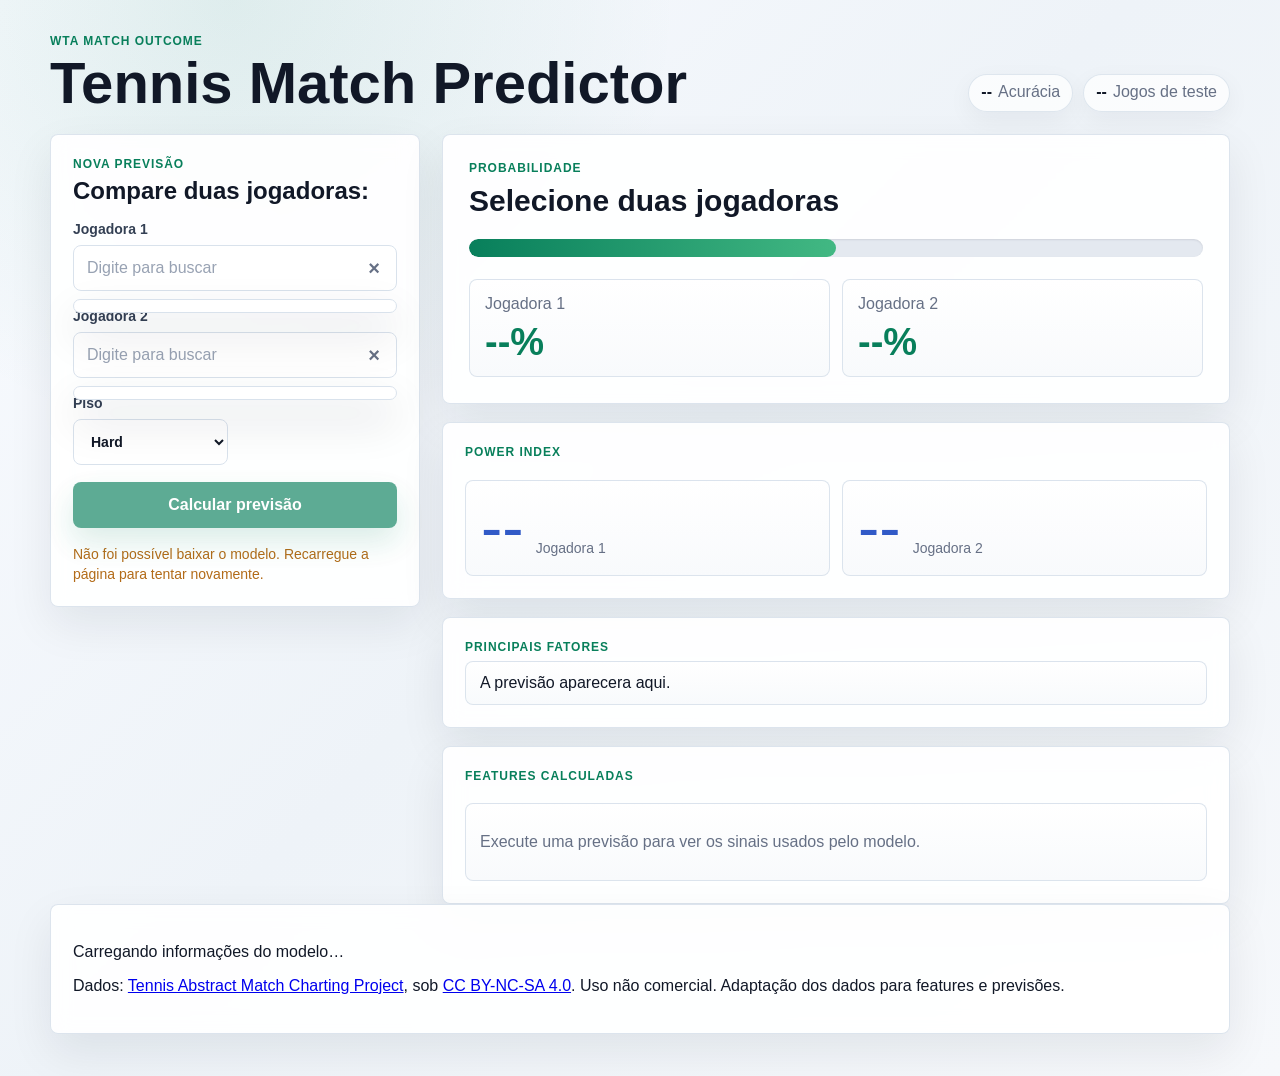
==== web/index.html @ e161cf0b "Add browser-only prediction app and GitHub Pages deployment" ====
<!doctype html>
<html lang="pt-BR">
<head>
  <meta charset="utf-8">
  <meta name="viewport" content="width=device-width, initial-scale=1">
  <title>Tennis Match Predictor</title>
  <link rel="stylesheet" href="./styles.css">
</head>
<body>
  <main class="shell">
    <header class="app-header">
      <div>
        <p class="eyebrow">WTA Match Outcome</p>
        <h1>Tennis Match Predictor</h1>
      </div>
      <div class="header-stats" aria-label="Resumo do modelo">
        <span><b id="modelAccuracy">--</b> Acurácia</span>
        <span><b id="testRows">--</b> Jogos de teste</span>
      </div>
    </header>

    <section class="workspace">
      <div class="panel controls">
        <div>
          <p class="eyebrow">Nova Previsão</p>
          <h2>Compare duas jogadoras:</h2>
        </div>

        <div class="player-picker" data-picker="player1">
          <label for="player1Search">Jogadora 1</label>
          <div class="searchbox">
            <input id="player1Search" autocomplete="off" placeholder="Digite para buscar">
            <button class="clear-player" type="button" aria-label="Limpar jogadora 1">×</button>
          </div>
          <div id="player1Options" class="player-options" role="listbox"></div>
        </div>

        <div class="player-picker" data-picker="player2">
          <label for="player2Search">Jogadora 2</label>
          <div class="searchbox">
            <input id="player2Search" autocomplete="off" placeholder="Digite para buscar">
            <button class="clear-player" type="button" aria-label="Limpar jogadora 2">×</button>
          </div>
          <div id="player2Options" class="player-options" role="listbox"></div>
        </div>

        <div class="row">
          <label>
            Piso
            <select id="surface">
              <option>Hard</option>
              <option>Clay</option>
              <option>Grass</option>
              <option>Carpet</option>
            </select>
          </label>


        </div>

        <button id="predictButton" type="button" disabled>Calcular previsão</button>
        <p id="status" class="status" role="status" aria-live="polite"></p>
      </div>

      <div class="results">
        <section class="panel score">
          <div class="section-heading">
            <p class="eyebrow">Probabilidade</p>
            <h2 id="winner">Selecione duas jogadoras</h2>
          </div>

          <div class="bar" aria-hidden="true">
            <div id="barP1"></div>
          </div>

          <div class="probabilities">
            <div>
              <span id="p1Name">Jogadora 1</span>
              <strong id="p1Probability">--%</strong>
            </div>
            <div>
              <span id="p2Name">Jogadora 2</span>
              <strong id="p2Probability">--%</strong>
            </div>
          </div>
        </section>

        <section class="grid single">
          <div class="panel power-panel">
            <p class="eyebrow">Power Index</p>
            <div class="power">
              <div><span id="powerP1">--</span><small id="powerNameP1">Jogadora 1</small></div>
              <div><span id="powerP2">--</span><small id="powerNameP2">Jogadora 2</small></div>
            </div>
          </div>
        </section>

        <section class="grid single">
          <div class="panel">
            <p class="eyebrow">Principais fatores</p>
            <ul id="drivers" class="drivers">
              <li>A previsão aparecera aqui.</li>
            </ul>
          </div>
        </section>

        <section class="panel features-panel">
          <p class="eyebrow">Features calculadas</p>
          <div id="features" class="features">
            <div class="feature-card muted-feature">
              <span>Execute uma previsão para ver os sinais usados pelo modelo.</span>
            </div>
          </div>
        </section>
      </div>
    </section>
    <footer class="panel">
      <p id="modelInfo">Carregando informações do modelo…</p>
      <p>Dados: <a href="https://www.tennisabstract.com/charting/meta.html">Tennis Abstract Match Charting Project</a>,
      sob <a href="https://creativecommons.org/licenses/by-nc-sa/4.0/">CC BY-NC-SA 4.0</a>.
      Uso não comercial. Adaptação dos dados para features e previsões.</p>
    </footer>
  </main>

  <script type="module" src="./app.js"></script>
</body>
</html>
---- web/styles.css ----
:root {
  color-scheme: light;
  --ink: #111827;
  --muted: #667085;
  --line: #d9e2ec;
  --paper: #ffffff;
  --wash: #f5f7fb;
  --panel: rgba(255, 255, 255, .92);
  --accent: #087f5b;
  --accent-strong: #06664a;
  --accent-soft: #e1f5ee;
  --blue: #315ac7;
  --amber: #b26b18;
  --shadow: 0 18px 45px rgba(17, 24, 39, .08);
}

* {
  box-sizing: border-box;
}

html {
  background: var(--wash);
}

body {
  margin: 0;
  min-height: 100vh;
  background:
    radial-gradient(circle at 18% 0%, rgba(8, 127, 91, .10), transparent 28rem),
    linear-gradient(135deg, #f9fbff 0%, #eef3f8 48%, #f6f8fb 100%);
  color: var(--ink);
  font-family: Inter, Segoe UI, Arial, sans-serif;
}

button,
input,
select {
  font: inherit;
}

.shell {
  width: min(1180px, calc(100% - 32px));
  margin: 0 auto;
  padding: 34px 0 42px;
}

.app-header {
  display: flex;
  align-items: end;
  justify-content: space-between;
  gap: 20px;
  margin-bottom: 22px;
}

.app-header h1 {
  margin: 0;
  font-size: clamp(34px, 5vw, 58px);
  line-height: .98;
}

.header-stats {
  display: flex;
  flex-wrap: wrap;
  justify-content: flex-end;
  gap: 10px;
}

.header-stats span {
  display: inline-flex;
  align-items: baseline;
  gap: 6px;
  min-height: 38px;
  padding: 8px 12px;
  border: 1px solid rgba(217, 226, 236, .85);
  border-radius: 999px;
  background: rgba(255, 255, 255, .72);
  color: var(--muted);
  box-shadow: 0 8px 24px rgba(17, 24, 39, .05);
  white-space: nowrap;
}

.header-stats b {
  color: var(--ink);
}

.workspace {
  display: grid;
  grid-template-columns: minmax(310px, 370px) 1fr;
  gap: 22px;
  align-items: start;
}

.panel {
  min-width: 0;
  background: var(--panel);
  border: 1px solid rgba(217, 226, 236, .9);
  border-radius: 8px;
  padding: 22px;
  box-shadow: var(--shadow);
  backdrop-filter: blur(10px);
}

.controls {
  display: grid;
  gap: 17px;
  position: sticky;
  top: 24px;
}

.eyebrow {
  margin: 0 0 7px;
  color: var(--accent);
  font-size: 12px;
  font-weight: 850;
  letter-spacing: .08em;
  text-transform: uppercase;
}

h1,
h2 {
  margin: 0;
  letter-spacing: 0;
}

h2 {
  font-size: clamp(22px, 2.5vw, 30px);
  line-height: 1.1;
}

.controls h2 {
  font-size: 24px;
}

label,
.player-picker > label {
  display: grid;
  gap: 8px;
  color: #344054;
  font-size: 14px;
  font-weight: 750;
}

input,
select,
button {
  width: 100%;
  min-height: 46px;
  border-radius: 8px;
}

input,
select {
  border: 1px solid var(--line);
  padding: 0 13px;
  background: #fff;
  color: var(--ink);
  transition: border-color .18s ease, box-shadow .18s ease, background .18s ease;
}

input::placeholder {
  color: #98a2b3;
}

input:focus,
select:focus {
  border-color: var(--accent);
  box-shadow: 0 0 0 4px rgba(8, 127, 91, .13);
  outline: 0;
}

button {
  border: 0;
  background: var(--accent);
  color: #fff;
  font-weight: 850;
  cursor: pointer;
  transition: transform .18s ease, box-shadow .18s ease, background .18s ease;
}

button:hover {
  background: var(--accent-strong);
}

button:active {
  transform: translateY(1px);
}

button:disabled {
  opacity: .65;
  cursor: wait;
}

#predictButton {
  box-shadow: 0 14px 30px rgba(8, 127, 91, .22);
}

.player-picker {
  position: relative;
  display: grid;
  gap: 8px;
}

.searchbox {
  position: relative;
}

.searchbox input {
  padding-right: 44px;
}

.searchbox input.has-selection {
  border-color: rgba(8, 127, 91, .55);
  background: linear-gradient(90deg, #fff, var(--accent-soft));
}

.clear-player {
  position: absolute;
  top: 7px;
  right: 7px;
  width: 32px;
  min-height: 32px;
  border: 1px solid transparent;
  background: transparent;
  color: var(--muted);
  font-size: 20px;
  line-height: 1;
  box-shadow: none;
}

.clear-player:hover {
  border-color: var(--line);
  background: #f5f7fb;
  color: var(--ink);
}

.player-options {
  position: absolute;
  z-index: 10;
  top: calc(100% + 8px);
  left: 0;
  right: 0;
  max-height: 292px;
  overflow: auto;
  padding: 6px;
  border: 1px solid var(--line);
  border-radius: 8px;
  background: #fff;
  box-shadow: 0 20px 44px rgba(17, 24, 39, .16);
}

.player-options[hidden] {
  display: none;
}

.player-option {
  display: grid;
  gap: 3px;
  min-height: 58px;
  padding: 10px 11px;
  border: 0;
  background: transparent;
  color: var(--ink);
  text-align: left;
  box-shadow: none;
}

.player-option:hover,
.player-option:focus {
  background: #edf8f4;
  outline: 0;
}

.player-option span {
  font-weight: 850;
}

.player-option small {
  color: var(--muted);
  font-size: 12px;
}

.row,
.grid {
  display: grid;
  grid-template-columns: 1fr 1fr;
  gap: 14px;
}

.grid.single {
  grid-template-columns: 1fr;
}

.results {
  display: grid;
  gap: 18px;
}

.score {
  display: grid;
  gap: 22px;
  padding: 26px;
}

.section-heading {
  display: grid;
  gap: 2px;
}

.bar {
  height: 18px;
  overflow: hidden;
  border-radius: 999px;
  background: #e4e9f0;
  box-shadow: inset 0 1px 2px rgba(17, 24, 39, .10);
}

.bar div {
  width: 50%;
  height: 100%;
  border-radius: inherit;
  background: linear-gradient(90deg, var(--accent), #42b883);
  transition: width .28s ease;
}

.probabilities,
.power {
  display: grid;
  grid-template-columns: 1fr 1fr;
  gap: 12px;
}

.power-panel {
  display: grid;
  gap: 14px;
}

.probabilities div,
.power div,
.drivers li,
.feature-card,
.features > span {
  border: 1px solid rgba(217, 226, 236, .9);
  border-radius: 8px;
  background: linear-gradient(180deg, #ffffff, #f8fafc);
}

.probabilities div,
.power div {
  min-width: 0;
  padding: 15px;
}

.power div {
  display: grid;
  grid-template-columns: auto 1fr;
  gap: 12px;
  align-items: end;
  min-height: 96px;
}

.probabilities span,
.power small {
  display: block;
  min-height: 20px;
  color: var(--muted);
  overflow-wrap: anywhere;
}

.probabilities strong,
.power span {
  display: block;
  margin-top: 8px;
  font-size: clamp(28px, 4vw, 38px);
  line-height: 1;
}

.power span {
  margin-top: 0;
  color: var(--blue);
  font-size: clamp(42px, 7vw, 64px);
}

.power small {
  align-self: end;
  padding-bottom: 4px;
  font-size: 14px;
}

.probabilities strong {
  color: var(--accent);
}

.accuracy {
  display: grid;
  grid-template-columns: auto 1fr;
  gap: 13px;
  align-items: center;
}

.accuracy strong {
  color: var(--blue);
  font-size: 34px;
  line-height: 1;
}

.accuracy span {
  color: var(--muted);
  font-size: 13px;
  line-height: 1.45;
}

.drivers {
  margin: 0;
  padding: 0;
  list-style: none;
  display: grid;
  gap: 10px;
}

.drivers li {
  display: grid;
  gap: 5px;
  padding: 12px 14px;
}

.drivers li b {
  color: var(--ink);
}

.drivers li span {
  color: var(--muted);
}

.features-panel {
  display: grid;
  gap: 13px;
}

.features {
  display: grid;
  grid-template-columns: repeat(3, minmax(150px, 1fr));
  gap: 12px;
}

.feature-card,
.features > span {
  min-width: 0;
  min-height: 116px;
  display: flex;
  flex-direction: column;
  justify-content: space-between;
  gap: 6px;
  padding: 14px;
  overflow: hidden;
}

.feature-card b,
.features > span > b {
  display: block;
  max-width: 100%;
  color: var(--muted);
  font-size: 13px;
  font-weight: 850;
  line-height: 1.2;
  overflow-wrap: anywhere;
}

.feature-card strong,
.features > span > span {
  display: block;
  color: var(--ink);
  font-size: 30px;
  font-weight: 850;
  line-height: 1;
  white-space: nowrap;
}

.feature-card small {
  color: var(--muted);
  font-size: 12px;
  line-height: 1.35;
  overflow-wrap: anywhere;
}

.muted-feature {
  min-height: 78px;
  grid-column: 1 / -1;
  color: var(--muted);
  justify-content: center;
}

.status {
  min-height: 22px;
  margin: 0;
  color: var(--amber);
  font-size: 14px;
  line-height: 1.4;
}

@media (max-width: 900px) {
  .app-header {
    align-items: start;
    flex-direction: column;
  }

  .header-stats {
    justify-content: flex-start;
  }

  .workspace,
  .grid {
    grid-template-columns: 1fr;
  }

  .features {
    grid-template-columns: repeat(2, minmax(0, 1fr));
  }

  .controls {
    position: static;
  }
}

@media (max-width: 580px) {
  .shell {
    width: min(100% - 20px, 1180px);
    padding-top: 20px;
  }

  .panel,
  .score {
    padding: 17px;
  }

  .row,
  .probabilities,
  .power,
  .features {
    grid-template-columns: 1fr;
  }

  .app-header h1 {
    font-size: 36px;
  }
}
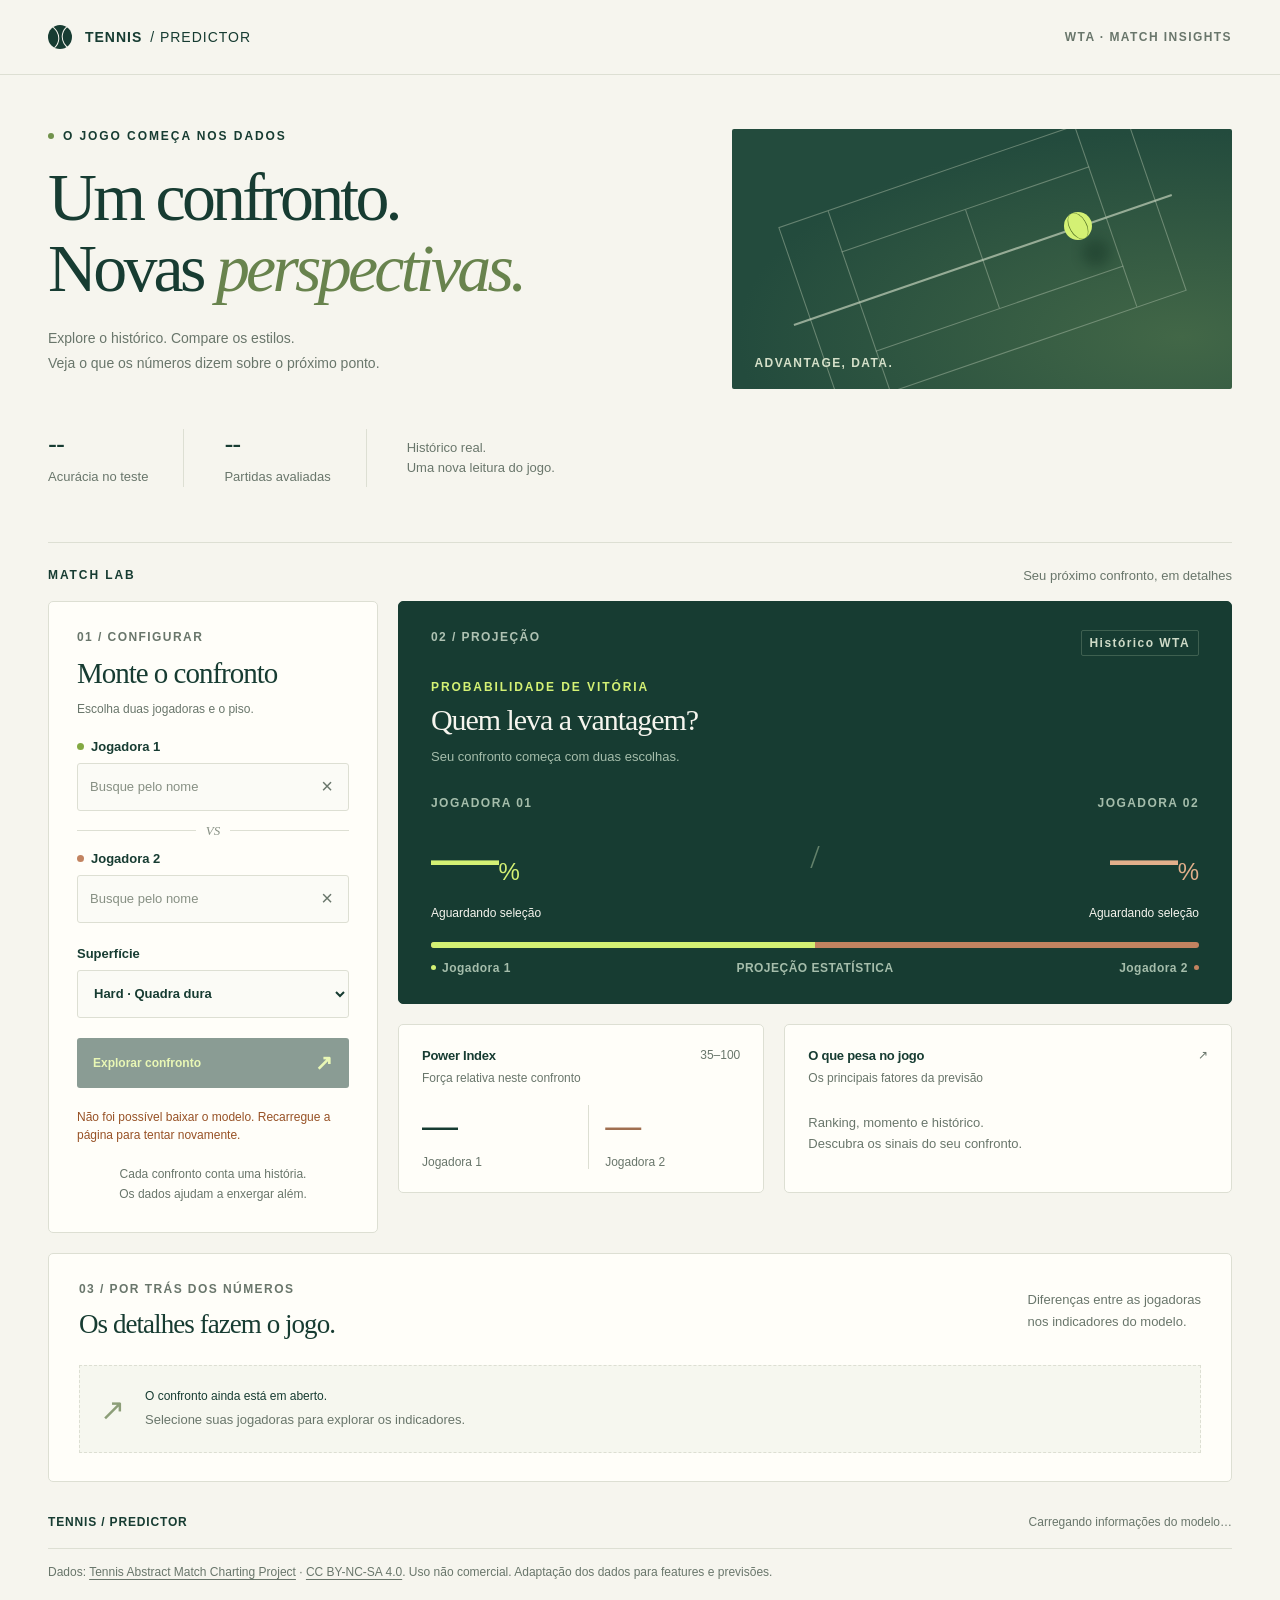
==== commit 6e1b13f7: "Redesign browser app and improve typography and percentage spacing" ====
--- a/web/index.html
+++ b/web/index.html
@@ -3,125 +3,39 @@
 <head>
   <meta charset="utf-8">
   <meta name="viewport" content="width=device-width, initial-scale=1">
+  <meta name="theme-color" content="#173c32">
+  <meta name="description" content="Compare jogadoras WTA e explore probabilidades, histórico e os fatores de cada confronto.">
   <title>Tennis Match Predictor</title>
   <link rel="stylesheet" href="./styles.css">
 </head>
 <body>
+  <div class="masthead"><a class="brand" href="./"><span class="ball" aria-hidden="true"></span> TENNIS <span class="brand-light">/ PREDICTOR</span></a><span class="tour-label">WTA · MATCH INSIGHTS</span></div>
   <main class="shell">
-    <header class="app-header">
-      <div>
-        <p class="eyebrow">WTA Match Outcome</p>
-        <h1>Tennis Match Predictor</h1>
-      </div>
-      <div class="header-stats" aria-label="Resumo do modelo">
-        <span><b id="modelAccuracy">--</b> Acurácia</span>
-        <span><b id="testRows">--</b> Jogos de teste</span>
-      </div>
+    <header class="hero">
+      <div class="hero-copy"><p class="eyebrow"><span class="live-dot"></span> O jogo começa nos dados</p><h1>Um confronto.<br>Novas <em>perspectivas.</em></h1><p class="hero-description">Explore o histórico. Compare os estilos.<br>Veja o que os números dizem sobre o próximo ponto.</p></div>
+      <div class="court-art" aria-hidden="true"><div class="court"><i></i><b></b></div><span class="court-ball"></span><span class="court-caption">ADVANTAGE, DATA.</span></div>
+      <div class="header-stats" aria-label="Resumo do modelo"><div><b id="modelAccuracy">--</b><span>Acurácia no teste</span></div><div><b id="testRows">--</b><span>Partidas avaliadas</span></div><p>Histórico real.<br>Uma nova leitura do jogo.</p></div>
     </header>
-
-    <section class="workspace">
-      <div class="panel controls">
-        <div>
-          <p class="eyebrow">Nova Previsão</p>
-          <h2>Compare duas jogadoras:</h2>
-        </div>
-
-        <div class="player-picker" data-picker="player1">
-          <label for="player1Search">Jogadora 1</label>
-          <div class="searchbox">
-            <input id="player1Search" autocomplete="off" placeholder="Digite para buscar">
-            <button class="clear-player" type="button" aria-label="Limpar jogadora 1">×</button>
-          </div>
-          <div id="player1Options" class="player-options" role="listbox"></div>
-        </div>
-
-        <div class="player-picker" data-picker="player2">
-          <label for="player2Search">Jogadora 2</label>
-          <div class="searchbox">
-            <input id="player2Search" autocomplete="off" placeholder="Digite para buscar">
-            <button class="clear-player" type="button" aria-label="Limpar jogadora 2">×</button>
-          </div>
-          <div id="player2Options" class="player-options" role="listbox"></div>
-        </div>
-
-        <div class="row">
-          <label>
-            Piso
-            <select id="surface">
-              <option>Hard</option>
-              <option>Clay</option>
-              <option>Grass</option>
-              <option>Carpet</option>
-            </select>
-          </label>
-
-
-        </div>
-
-        <button id="predictButton" type="button" disabled>Calcular previsão</button>
+    <div class="workspace-heading"><p class="eyebrow">MATCH LAB</p><span>Seu próximo confronto, em detalhes</span></div>
+    <section class="workspace" aria-label="Comparação de jogadoras">
+      <section class="panel controls">
+        <div class="section-heading"><span class="section-number">01 / CONFIGURAR</span><h2>Monte o confronto</h2><p>Escolha duas jogadoras e o piso.</p></div>
+        <div class="player-picker" data-picker="player1"><label for="player1Search"><span class="player-dot"></span> Jogadora 1</label><div class="searchbox"><input id="player1Search" autocomplete="off" placeholder="Busque pelo nome" aria-controls="player1Options"><button class="clear-player" type="button" aria-label="Limpar jogadora 1">×</button></div><div id="player1Options" class="player-options" role="listbox" aria-label="Jogadoras para o primeiro lado" hidden></div></div>
+        <div class="versus"><span>VS</span></div>
+        <div class="player-picker" data-picker="player2"><label for="player2Search"><span class="player-dot second"></span> Jogadora 2</label><div class="searchbox"><input id="player2Search" autocomplete="off" placeholder="Busque pelo nome" aria-controls="player2Options"><button class="clear-player" type="button" aria-label="Limpar jogadora 2">×</button></div><div id="player2Options" class="player-options" role="listbox" aria-label="Jogadoras para o segundo lado" hidden></div></div>
+        <label class="surface-label" for="surface">Superfície<select id="surface"><option value="Hard">Hard · Quadra dura</option><option value="Clay">Clay · Saibro</option><option value="Grass">Grass · Grama</option><option value="Carpet">Carpet · Carpete</option></select></label>
+        <button id="predictButton" type="button" disabled>Explorar confronto <span aria-hidden="true">↗</span></button>
         <p id="status" class="status" role="status" aria-live="polite"></p>
-      </div>
-
-      <div class="results">
-        <section class="panel score">
-          <div class="section-heading">
-            <p class="eyebrow">Probabilidade</p>
-            <h2 id="winner">Selecione duas jogadoras</h2>
-          </div>
-
-          <div class="bar" aria-hidden="true">
-            <div id="barP1"></div>
-          </div>
-
-          <div class="probabilities">
-            <div>
-              <span id="p1Name">Jogadora 1</span>
-              <strong id="p1Probability">--%</strong>
-            </div>
-            <div>
-              <span id="p2Name">Jogadora 2</span>
-              <strong id="p2Probability">--%</strong>
-            </div>
-          </div>
-        </section>
-
-        <section class="grid single">
-          <div class="panel power-panel">
-            <p class="eyebrow">Power Index</p>
-            <div class="power">
-              <div><span id="powerP1">--</span><small id="powerNameP1">Jogadora 1</small></div>
-              <div><span id="powerP2">--</span><small id="powerNameP2">Jogadora 2</small></div>
-            </div>
-          </div>
-        </section>
-
-        <section class="grid single">
-          <div class="panel">
-            <p class="eyebrow">Principais fatores</p>
-            <ul id="drivers" class="drivers">
-              <li>A previsão aparecera aqui.</li>
-            </ul>
-          </div>
-        </section>
-
-        <section class="panel features-panel">
-          <p class="eyebrow">Features calculadas</p>
-          <div id="features" class="features">
-            <div class="feature-card muted-feature">
-              <span>Execute uma previsão para ver os sinais usados pelo modelo.</span>
-            </div>
-          </div>
-        </section>
+        <p class="control-note">Cada confronto conta uma história.<br>Os dados ajudam a enxergar além.</p>
+      </section>
+      <div class="results" aria-live="polite" aria-atomic="true">
+        <section class="panel score"><div class="score-top"><span class="section-number">02 / PROJEÇÃO</span><span class="snapshot-badge">Histórico WTA</span></div><div class="section-heading"><p class="eyebrow">Probabilidade de vitória</p><h2 id="winner">Quem leva a vantagem?</h2><p id="resultHint">Seu confronto começa com duas escolhas.</p></div><div class="probabilities"><div><span class="player-caption">JOGADORA 01</span><strong id="p1Probability">—<small>%</small></strong><span id="p1Name">Aguardando seleção</span></div><span class="score-divider" aria-hidden="true">/</span><div><span class="player-caption">JOGADORA 02</span><strong id="p2Probability">—<small>%</small></strong><span id="p2Name">Aguardando seleção</span></div></div><div class="bar" aria-hidden="true"><div id="barP1"></div></div><div class="score-foot"><span><i class="player-dot"></i> Jogadora 1</span><span>PROJEÇÃO ESTATÍSTICA</span><span>Jogadora 2 <i class="player-dot second"></i></span></div></section>
+        <div class="insights-grid"><section class="panel power-panel"><div class="card-heading"><h3>Power Index</h3><span>35–100</span></div><p class="card-description">Força relativa neste confronto</p><div class="power"><div><span id="powerP1">—</span><small id="powerNameP1">Jogadora 1</small></div><div><span id="powerP2">—</span><small id="powerNameP2">Jogadora 2</small></div></div></section><section class="panel drivers-panel"><div class="card-heading"><h3>O que pesa no jogo</h3><span aria-hidden="true">↗</span></div><p class="card-description">Os principais fatores da previsão</p><ul id="drivers" class="drivers"><li class="empty-driver">Ranking, momento e histórico.<br>Descubra os sinais do seu confronto.</li></ul></section></div>
       </div>
     </section>
-    <footer class="panel">
-      <p id="modelInfo">Carregando informações do modelo…</p>
-      <p>Dados: <a href="https://www.tennisabstract.com/charting/meta.html">Tennis Abstract Match Charting Project</a>,
-      sob <a href="https://creativecommons.org/licenses/by-nc-sa/4.0/">CC BY-NC-SA 4.0</a>.
-      Uso não comercial. Adaptação dos dados para features e previsões.</p>
-    </footer>
+    <section class="panel features-panel"><div class="features-heading"><div><span class="section-number">03 / POR TRÁS DOS NÚMEROS</span><h2>Os detalhes fazem o jogo.</h2></div><p>Diferenças entre as jogadoras<br>nos indicadores do modelo.</p></div><div id="features" class="features"><div class="muted-feature"><span class="empty-mark" aria-hidden="true">↗</span><p>O confronto ainda está em aberto.<br><span>Selecione suas jogadoras para explorar os indicadores.</span></p></div></div></section>
+    <footer><div class="footer-top"><span class="footer-brand">TENNIS / PREDICTOR</span><p id="modelInfo">Carregando informações do modelo…</p></div><p>Dados: <a href="https://www.tennisabstract.com/charting/meta.html">Tennis Abstract Match Charting Project</a> · <a href="https://creativecommons.org/licenses/by-nc-sa/4.0/">CC BY-NC-SA 4.0</a>. Uso não comercial. Adaptação dos dados para features e previsões.</p></footer>
   </main>
-
   <script type="module" src="./app.js"></script>
 </body>
 </html>
--- a/web/styles.css
+++ b/web/styles.css
@@ -1,545 +1,1111 @@
 :root {
-  color-scheme: light;
-  --ink: #111827;
-  --muted: #667085;
-  --line: #d9e2ec;
-  --paper: #ffffff;
-  --wash: #f5f7fb;
-  --panel: rgba(255, 255, 255, .92);
-  --accent: #087f5b;
-  --accent-strong: #06664a;
-  --accent-soft: #e1f5ee;
-  --blue: #315ac7;
-  --amber: #b26b18;
-  --shadow: 0 18px 45px rgba(17, 24, 39, .08);
+  color-scheme:light;
+  --ink:#173c32;
+  --muted:#69766b;
+  --paper:#f6f5ee;
+  --line:#dddfd3;
+  --lime:#d4f174;
+  --clay:#c28360;
+  --white:#fffef9;
 }
 
 * {
-  box-sizing: border-box;
-}
-
-html {
-  background: var(--wash);
+  box-sizing:border-box;
 }
 
 body {
-  margin: 0;
-  min-height: 100vh;
-  background:
-    radial-gradient(circle at 18% 0%, rgba(8, 127, 91, .10), transparent 28rem),
-    linear-gradient(135deg, #f9fbff 0%, #eef3f8 48%, #f6f8fb 100%);
-  color: var(--ink);
-  font-family: Inter, Segoe UI, Arial, sans-serif;
-}
-
-button,
-input,
+  margin:0;
+  background:var(--paper);
+  color:var(--ink);
+  font-family:"Segoe UI",Arial,sans-serif;
+  -webkit-font-smoothing:antialiased;
+}
+
+button,input,select {
+  font:inherit;
+}
+
+button,a,input,select {
+  -webkit-tap-highlight-color:transparent;
+}
+
+button {
+  cursor:pointer;
+}
+
+a {
+  color:inherit;
+}
+
+button:focus-visible,a:focus-visible,input:focus-visible,select:focus-visible {
+  outline:3px solid #7e9c39;
+  outline-offset:4px;
+}
+
+.masthead {
+  max-width:1320px;
+  margin:auto;
+  padding:25px 48px;
+  display:flex;
+  justify-content:space-between;
+  align-items:center;
+  border-bottom:1px solid var(--line);
+}
+
+.brand {
+  display:flex;
+  align-items:center;
+  gap:8px;
+  text-decoration:none;
+  font-size:14px;
+  font-weight:800;
+  letter-spacing:.07em;
+}
+
+.brand-light {
+  font-weight:400;
+}
+
+.ball {
+  width:24px;
+  height:24px;
+  background:var(--ink);
+  border-radius:50%;
+  position:relative;
+  overflow:hidden;
+  margin-right:5px;
+}
+
+.ball:before,.ball:after {
+  content:"";
+  position:absolute;
+  border:1px solid var(--paper);
+  width:23px;
+  height:25px;
+  border-radius:50%;
+  top:-1px;
+  left:-14px;
+  transform:rotate(-30deg);
+}
+
+.ball:after {
+  left:14px;
+}
+
+.tour-label,.section-number,.snapshot-badge,.player-caption,.score-foot,.court-caption {
+  font-size:12px;
+  letter-spacing:.12em;
+  font-weight:600;
+}
+
+.tour-label {
+  color:var(--muted);
+}
+
+.shell {
+  max-width:1320px;
+  margin:auto;
+  padding:0 48px 28px;
+}
+
+.hero {
+  display:grid;
+  grid-template-columns:1.25fr 1fr;
+  position:relative;
+  padding:54px 0 30px;
+  gap:28px 60px;
+}
+
+.eyebrow {
+  font-size:12px;
+  letter-spacing:.16em;
+  text-transform:uppercase;
+  font-weight:700;
+  margin:0 0 20px;
+  display:flex;
+  gap:9px;
+  align-items:center;
+}
+
+.live-dot {
+  width:6px;
+  height:6px;
+  background:#71924c;
+  border-radius:50%;
+}
+
+h1 {
+  font-family:Georgia,"Times New Roman",serif;
+  font-size:clamp(44px,5.3vw,72px);
+  font-weight:400;
+  line-height:1.04;
+  letter-spacing:-.055em;
+  margin:0 0 22px;
+}
+
+h1 em {
+  font-weight:400;
+  color:#68834d;
+}
+
+.hero-description {
+  font-size:14px;
+  line-height:1.8;
+  color:var(--muted);
+  margin:0;
+}
+
+.court-art {
+  position:relative;
+  background:#234b3d;
+  border-radius:2px;
+  min-height:260px;
+  overflow:hidden;
+  display:grid;
+  place-items:center;
+  background-image:radial-gradient(ellipse at 90% 80%,#426747,transparent 70%);
+}
+
+.court {
+  width:69%;
+  height:70%;
+  border:1px solid #a7b9a380;
+  position:relative;
+  transform:rotate(-19deg) scale(1.06);
+}
+
+.court:before,.court:after {
+  content:"";
+  position:absolute;
+  top:0;
+  bottom:0;
+  width:1px;
+  background:#a7b9a380;
+  left:14%;
+}
+
+.court:after {
+  left:auto;
+  right:14%;
+}
+
+.court i {
+  position:absolute;
+  inset:22% 14%;
+  border-top:1px solid #a7b9a380;
+  border-bottom:1px solid #a7b9a380;
+}
+
+.court i:after {
+  content:"";
+  position:absolute;
+  left:50%;
+  top:0;
+  bottom:0;
+  border-left:1px solid #a7b9a380;
+}
+
+.court b {
+  position:absolute;
+  left:-5%;
+  right:-5%;
+  top:50%;
+  border-top:2px solid #d5e0c9a0;
+}
+
+.court-ball {
+  position:absolute;
+  width:28px;
+  height:28px;
+  border-radius:50%;
+  background:var(--lime);
+  top:32%;
+  right:28%;
+  box-shadow:18px 27px 12px #0b251b50;
+}
+
+.court-ball:after {
+  content:"";
+  position:absolute;
+  inset:0 5px;
+  border-left:1px solid #668530;
+  border-right:1px solid #668530;
+  border-radius:50%;
+  transform:rotate(-30deg);
+}
+
+.court-caption {
+  position:absolute;
+  bottom:19px;
+  left:22px;
+  color:#d5e0c9;
+  font-size:12px;
+}
+
+.header-stats {
+  display:flex;
+  flex-wrap:wrap;
+  align-items:center;
+  gap:40px;
+  grid-column:1/-1;
+  padding-top:12px;
+}
+
+.header-stats>div {
+  display:grid;
+  gap:7px;
+  padding-right:35px;
+  border-right:1px solid var(--line);
+}
+
+.header-stats b {
+  font-size:27px;
+  font-weight:500;
+  letter-spacing:-.04em;
+}
+
+.header-stats span,.header-stats p {
+  font-size:13px;
+  color:var(--muted);
+  line-height:1.5;
+}
+
+.header-stats p {
+  margin:0;
+}
+
+.workspace-heading {
+  display:flex;
+  justify-content:space-between;
+  align-items:center;
+  margin:25px 0 18px;
+  border-top:1px solid var(--line);
+  padding-top:25px;
+}
+
+.workspace-heading .eyebrow {
+  margin:0;
+}
+
+.workspace-heading>span {
+  font-size:13px;
+  color:var(--muted);
+}
+
+.workspace {
+  display:grid;
+  grid-template-columns:330px minmax(0,1fr);
+  gap:20px;
+  align-items:start;
+}
+
+.panel {
+  background:var(--white);
+  border:1px solid var(--line);
+  border-radius:5px;
+  min-width:0;
+}
+
+.controls {
+  padding:28px;
+  display:grid;
+  gap:20px;
+}
+
+.section-number {
+  color:var(--muted);
+  display:block;
+  margin-bottom:13px;
+  font-size:12px;
+}
+
+h2 {
+  font-family:Georgia,"Times New Roman",serif;
+  font-weight:400;
+  font-size:29px;
+  letter-spacing:-.035em;
+  margin:0;
+}
+
+.section-heading>p:not(.eyebrow) {
+  font-size:12px;
+  line-height:1.6;
+  color:var(--muted);
+  margin:10px 0 0;
+}
+
+.player-picker {
+  position:relative;
+  display:grid;
+  gap:9px;
+}
+
+.player-picker>label,.surface-label {
+  font-size:13px;
+  font-weight:600;
+  display:flex;
+  gap:7px;
+  align-items:center;
+}
+
+.player-dot {
+  display:inline-block;
+  flex-shrink:0;
+  width:7px;
+  height:7px;
+  background:#83a942;
+  border-radius:50%;
+}
+
+.player-dot.second {
+  background:var(--clay);
+}
+
+.searchbox {
+  position:relative;
+}
+
+input,select {
+  width:100%;
+  min-height:48px;
+  padding:12px;
+  border:1px solid var(--line);
+  border-radius:3px;
+  background:#fbfbf6;
+  color:var(--ink);
+  font-size:13px;
+}
+
+input {
+  padding-right:37px;
+}
+
+input::placeholder {
+  color:#879084;
+}
+
+input.has-selection {
+  border-color:#8fa775;
+  background:#f6f9ee;
+}
+
+.clear-player {
+  position:absolute;
+  right:4px;
+  top:5px;
+  width:36px;
+  height:38px;
+  background:transparent;
+  border:0;
+  color:var(--muted);
+  font-size:20px;
+}
+
+.clear-player:hover {
+  color:var(--ink);
+  background:#eaf0df;
+}
+
+.versus {
+  display:flex;
+  align-items:center;
+  gap:10px;
+  margin:-8px 0;
+}
+
+.versus:before,.versus:after {
+  content:"";
+  height:1px;
+  background:var(--line);
+  flex:1;
+}
+
+.versus span {
+  font-family:Georgia,serif;
+  font-size:13px;
+  font-style:italic;
+  color:#879084;
+}
+
+.surface-label {
+  display:grid;
+  gap:9px;
+  margin-top:3px;
+}
+
 select {
-  font: inherit;
-}
-
-.shell {
-  width: min(1180px, calc(100% - 32px));
-  margin: 0 auto;
-  padding: 34px 0 42px;
-}
-
-.app-header {
-  display: flex;
-  align-items: end;
-  justify-content: space-between;
-  gap: 20px;
-  margin-bottom: 22px;
-}
-
-.app-header h1 {
-  margin: 0;
-  font-size: clamp(34px, 5vw, 58px);
-  line-height: .98;
-}
-
-.header-stats {
-  display: flex;
-  flex-wrap: wrap;
-  justify-content: flex-end;
-  gap: 10px;
-}
-
-.header-stats span {
-  display: inline-flex;
-  align-items: baseline;
-  gap: 6px;
-  min-height: 38px;
-  padding: 8px 12px;
-  border: 1px solid rgba(217, 226, 236, .85);
-  border-radius: 999px;
-  background: rgba(255, 255, 255, .72);
-  color: var(--muted);
-  box-shadow: 0 8px 24px rgba(17, 24, 39, .05);
-  white-space: nowrap;
-}
-
-.header-stats b {
-  color: var(--ink);
-}
-
-.workspace {
-  display: grid;
-  grid-template-columns: minmax(310px, 370px) 1fr;
-  gap: 22px;
-  align-items: start;
-}
-
-.panel {
-  min-width: 0;
-  background: var(--panel);
-  border: 1px solid rgba(217, 226, 236, .9);
-  border-radius: 8px;
-  padding: 22px;
-  box-shadow: var(--shadow);
-  backdrop-filter: blur(10px);
-}
-
-.controls {
-  display: grid;
-  gap: 17px;
-  position: sticky;
-  top: 24px;
-}
-
-.eyebrow {
-  margin: 0 0 7px;
-  color: var(--accent);
-  font-size: 12px;
-  font-weight: 850;
-  letter-spacing: .08em;
-  text-transform: uppercase;
-}
-
-h1,
-h2 {
-  margin: 0;
-  letter-spacing: 0;
-}
-
-h2 {
-  font-size: clamp(22px, 2.5vw, 30px);
-  line-height: 1.1;
-}
-
-.controls h2 {
-  font-size: 24px;
-}
-
-label,
-.player-picker > label {
-  display: grid;
-  gap: 8px;
-  color: #344054;
-  font-size: 14px;
-  font-weight: 750;
-}
-
-input,
-select,
-button {
-  width: 100%;
-  min-height: 46px;
-  border-radius: 8px;
-}
-
-input,
-select {
-  border: 1px solid var(--line);
-  padding: 0 13px;
-  background: #fff;
-  color: var(--ink);
-  transition: border-color .18s ease, box-shadow .18s ease, background .18s ease;
-}
-
-input::placeholder {
-  color: #98a2b3;
-}
-
-input:focus,
-select:focus {
-  border-color: var(--accent);
-  box-shadow: 0 0 0 4px rgba(8, 127, 91, .13);
-  outline: 0;
-}
-
-button {
-  border: 0;
-  background: var(--accent);
-  color: #fff;
-  font-weight: 850;
-  cursor: pointer;
-  transition: transform .18s ease, box-shadow .18s ease, background .18s ease;
-}
-
-button:hover {
-  background: var(--accent-strong);
-}
-
-button:active {
-  transform: translateY(1px);
+  cursor:pointer;
+}
+
+#predictButton {
+  display:flex;
+  justify-content:space-between;
+  align-items:center;
+  min-height:49px;
+  border:0;
+  border-radius:3px;
+  background:var(--ink);
+  color:var(--lime);
+  padding:13px 16px;
+  font-size:12px;
+  font-weight:600;
+  transition:background .2s,transform .2s;
+}
+
+#predictButton:hover {
+  background:#2d5841;
+  transform:translateY(-1px);
+}
+
+#predictButton span {
+  font-size:21px;
 }
 
 button:disabled {
-  opacity: .65;
-  cursor: wait;
-}
-
-#predictButton {
-  box-shadow: 0 14px 30px rgba(8, 127, 91, .22);
-}
-
-.player-picker {
-  position: relative;
-  display: grid;
-  gap: 8px;
-}
-
-.searchbox {
-  position: relative;
-}
-
-.searchbox input {
-  padding-right: 44px;
-}
-
-.searchbox input.has-selection {
-  border-color: rgba(8, 127, 91, .55);
-  background: linear-gradient(90deg, #fff, var(--accent-soft));
-}
-
-.clear-player {
-  position: absolute;
-  top: 7px;
-  right: 7px;
-  width: 32px;
-  min-height: 32px;
-  border: 1px solid transparent;
-  background: transparent;
-  color: var(--muted);
-  font-size: 20px;
-  line-height: 1;
-  box-shadow: none;
-}
-
-.clear-player:hover {
-  border-color: var(--line);
-  background: #f5f7fb;
-  color: var(--ink);
+  opacity:.5;
+  cursor:wait;
+}
+
+.control-note {
+  text-align:center;
+  font-size:12px;
+  line-height:1.7;
+  color:var(--muted);
+  margin:0;
+}
+
+.status {
+  font-size:12px;
+  color:#975125;
+  margin:0;
+  line-height:1.5;
+}
+
+.status:empty {
+  display:none;
 }
 
 .player-options {
-  position: absolute;
-  z-index: 10;
-  top: calc(100% + 8px);
-  left: 0;
-  right: 0;
-  max-height: 292px;
-  overflow: auto;
-  padding: 6px;
-  border: 1px solid var(--line);
-  border-radius: 8px;
-  background: #fff;
-  box-shadow: 0 20px 44px rgba(17, 24, 39, .16);
+  position:absolute;
+  top:calc(100% + 5px);
+  left:0;
+  right:0;
+  z-index:10;
+  background:var(--white);
+  border:1px solid var(--line);
+  border-radius:4px;
+  box-shadow:0 14px 30px #173c3220;
+  max-height:260px;
+  overflow:auto;
+  padding:5px;
 }
 
 .player-options[hidden] {
-  display: none;
+  display:none;
 }
 
 .player-option {
-  display: grid;
-  gap: 3px;
-  min-height: 58px;
-  padding: 10px 11px;
-  border: 0;
-  background: transparent;
-  color: var(--ink);
-  text-align: left;
-  box-shadow: none;
-}
-
-.player-option:hover,
-.player-option:focus {
-  background: #edf8f4;
-  outline: 0;
+  display:grid;
+  gap:5px;
+  width:100%;
+  text-align:left;
+  padding:12px 9px;
+  background:transparent;
+  border:0;
+  border-radius:2px;
+  color:var(--ink);
+}
+
+.player-option:hover,.player-option:focus {
+  background:#edf2e2;
 }
 
 .player-option span {
-  font-weight: 850;
+  font-size:12px;
+  font-weight:600;
 }
 
 .player-option small {
-  color: var(--muted);
-  font-size: 12px;
-}
-
-.row,
-.grid {
-  display: grid;
-  grid-template-columns: 1fr 1fr;
-  gap: 14px;
-}
-
-.grid.single {
-  grid-template-columns: 1fr;
+  font-size:12px;
+  color:var(--muted);
 }
 
 .results {
-  display: grid;
-  gap: 18px;
+  display:grid;
+  gap:20px;
 }
 
 .score {
-  display: grid;
-  gap: 22px;
-  padding: 26px;
-}
-
-.section-heading {
-  display: grid;
-  gap: 2px;
+  padding:28px 32px;
+  background:var(--ink);
+  color:var(--paper);
+  border-color:var(--ink);
+}
+
+.score-top {
+  display:flex;
+  justify-content:space-between;
+  align-items:start;
+  margin-bottom:23px;
+}
+
+.score .section-number {
+  color:#afc2b3;
+}
+
+.snapshot-badge {
+  padding:5px 8px;
+  border:1px solid #819b8360;
+  color:#cedac7;
+  font-size:12px;
+  border-radius:2px;
+}
+
+.score .eyebrow {
+  color:var(--lime);
+  margin-bottom:9px;
+  font-size:12px;
+}
+
+.score h2 {
+  font-size:30px;
+}
+
+.score .section-heading>p:not(.eyebrow) {
+  color:#a5bdab;
+  font-size:13px;
+}
+
+.probabilities {
+  display:grid;
+  grid-template-columns:1fr auto 1fr;
+  gap:20px;
+  margin:26px 0 21px;
+  align-items:center;
+}
+
+.probabilities>div {
+  min-width:0;
+}
+
+.probabilities>div:last-child {
+  text-align:right;
+}
+
+.player-caption {
+  color:#a5bdab;
+  font-size:12px;
+}
+
+.probabilities strong {
+  display:block;
+  font-size:clamp(40px,5.5vw,68px);
+  line-height:1.2;
+  letter-spacing:-.07em;
+  font-weight:400;
+  color:var(--lime);
+  margin:5px 0;
+}
+
+.probabilities>div:last-child strong {
+  color:#e2af8b;
+}
+
+.probabilities strong small {
+  display:inline-block;
+  margin-inline-start:.18em;
+  font-size:24px;
+  letter-spacing:0;
+}
+
+.probabilities span:last-child {
+  font-size:12px;
+  overflow-wrap:anywhere;
+}
+
+.score-divider {
+  color:#63816b;
+  font-family:Georgia,serif;
+  font-size:34px;
 }
 
 .bar {
-  height: 18px;
-  overflow: hidden;
-  border-radius: 999px;
-  background: #e4e9f0;
-  box-shadow: inset 0 1px 2px rgba(17, 24, 39, .10);
-}
-
-.bar div {
-  width: 50%;
-  height: 100%;
-  border-radius: inherit;
-  background: linear-gradient(90deg, var(--accent), #42b883);
-  transition: width .28s ease;
-}
-
-.probabilities,
+  height:6px;
+  border-radius:10px;
+  background:#c28360;
+  overflow:hidden;
+}
+
+.bar>div {
+  height:100%;
+  width:50%;
+  background:var(--lime);
+  transition:width .5s ease;
+}
+
+.score-foot {
+  display:flex;
+  flex-wrap:wrap;
+  justify-content:space-between;
+  gap:10px;
+  color:#a5bdab;
+  font-size:12px;
+  margin-top:13px;
+  letter-spacing:.04em;
+}
+
+.score-foot>span {
+  display:flex;
+  align-items:center;
+  gap:6px;
+}
+
+.score-foot .player-dot {
+  width:5px;
+  height:5px;
+  background:var(--lime);
+}
+
+.score-foot .second {
+  background:var(--clay);
+}
+
+.insights-grid {
+  display:grid;
+  grid-template-columns:.9fr 1.1fr;
+  gap:20px;
+}
+
+.power-panel,.drivers-panel {
+  padding:23px;
+}
+
+.card-heading {
+  display:flex;
+  justify-content:space-between;
+  align-items:center;
+  gap:10px;
+}
+
+h3 {
+  font-size:13px;
+  letter-spacing:-.02em;
+  margin:0;
+  font-weight:600;
+}
+
+.card-heading>span {
+  font-size:12px;
+  color:var(--muted);
+}
+
+.card-description {
+  font-size:12px;
+  color:var(--muted);
+  margin:8px 0 20px;
+}
+
 .power {
-  display: grid;
-  grid-template-columns: 1fr 1fr;
-  gap: 12px;
-}
-
-.power-panel {
-  display: grid;
-  gap: 14px;
-}
-
-.probabilities div,
-.power div,
-.drivers li,
-.feature-card,
-.features > span {
-  border: 1px solid rgba(217, 226, 236, .9);
-  border-radius: 8px;
-  background: linear-gradient(180deg, #ffffff, #f8fafc);
-}
-
-.probabilities div,
-.power div {
-  min-width: 0;
-  padding: 15px;
-}
-
-.power div {
-  display: grid;
-  grid-template-columns: auto 1fr;
-  gap: 12px;
-  align-items: end;
-  min-height: 96px;
-}
-
-.probabilities span,
+  display:grid;
+  grid-template-columns:1fr 1fr;
+  gap:14px;
+}
+
+.power>div {
+  min-width:0;
+}
+
+.power>div+div {
+  padding-left:16px;
+  border-left:1px solid var(--line);
+}
+
+.power span {
+  font-size:36px;
+  font-weight:400;
+  letter-spacing:-.06em;
+  display:block;
+}
+
+.power>div:last-child span {
+  color:#a06f50;
+}
+
 .power small {
-  display: block;
-  min-height: 20px;
-  color: var(--muted);
-  overflow-wrap: anywhere;
-}
-
-.probabilities strong,
-.power span {
-  display: block;
-  margin-top: 8px;
-  font-size: clamp(28px, 4vw, 38px);
-  line-height: 1;
-}
-
-.power span {
-  margin-top: 0;
-  color: var(--blue);
-  font-size: clamp(42px, 7vw, 64px);
-}
-
-.power small {
-  align-self: end;
-  padding-bottom: 4px;
-  font-size: 14px;
-}
-
-.probabilities strong {
-  color: var(--accent);
-}
-
-.accuracy {
-  display: grid;
-  grid-template-columns: auto 1fr;
-  gap: 13px;
-  align-items: center;
-}
-
-.accuracy strong {
-  color: var(--blue);
-  font-size: 34px;
-  line-height: 1;
-}
-
-.accuracy span {
-  color: var(--muted);
-  font-size: 13px;
-  line-height: 1.45;
+  font-size:12px;
+  display:block;
+  margin-top:8px;
+  color:var(--muted);
+  overflow-wrap:anywhere;
 }
 
 .drivers {
-  margin: 0;
-  padding: 0;
-  list-style: none;
-  display: grid;
-  gap: 10px;
+  list-style:none;
+  margin:0;
+  padding:0;
+  display:grid;
+  gap:10px;
 }
 
 .drivers li {
-  display: grid;
-  gap: 5px;
-  padding: 12px 14px;
-}
-
-.drivers li b {
-  color: var(--ink);
-}
-
-.drivers li span {
-  color: var(--muted);
+  font-size:13px;
+  line-height:1.6;
+}
+
+.drivers li+li {
+  border-top:1px solid var(--line);
+  padding-top:9px;
+}
+
+.drivers b {
+  font-size:13px;
+  font-weight:600;
+  display:block;
+}
+
+.drivers span {
+  font-size:12px;
+  color:var(--muted);
+}
+
+.empty-driver {
+  color:var(--muted);
+  padding:8px 0;
 }
 
 .features-panel {
-  display: grid;
-  gap: 13px;
+  margin-top:20px;
+  padding:28px 30px;
+}
+
+.features-heading {
+  display:flex;
+  justify-content:space-between;
+  align-items:center;
+  gap:20px;
+  margin-bottom:25px;
+}
+
+.features-heading h2 {
+  font-size:27px;
+}
+
+.features-heading>p {
+  font-size:13px;
+  line-height:1.7;
+  color:var(--muted);
+  margin:0;
 }
 
 .features {
-  display: grid;
-  grid-template-columns: repeat(3, minmax(150px, 1fr));
-  gap: 12px;
-}
-
-.feature-card,
-.features > span {
-  min-width: 0;
-  min-height: 116px;
-  display: flex;
-  flex-direction: column;
-  justify-content: space-between;
-  gap: 6px;
-  padding: 14px;
-  overflow: hidden;
-}
-
-.feature-card b,
-.features > span > b {
-  display: block;
-  max-width: 100%;
-  color: var(--muted);
-  font-size: 13px;
-  font-weight: 850;
-  line-height: 1.2;
-  overflow-wrap: anywhere;
-}
-
-.feature-card strong,
-.features > span > span {
-  display: block;
-  color: var(--ink);
-  font-size: 30px;
-  font-weight: 850;
-  line-height: 1;
-  white-space: nowrap;
+  display:grid;
+  grid-template-columns:repeat(6,minmax(0,1fr));
+  gap:18px;
+}
+
+.feature-card {
+  min-width:0;
+  display:grid;
+  gap:12px;
+  align-content:start;
+  border-left:1px solid var(--line);
+  padding-left:16px;
+}
+
+.feature-card:first-child {
+  border:0;
+  padding-left:0;
+}
+
+.feature-card b {
+  font-size:12px;
+  color:var(--muted);
+  font-weight:500;
+}
+
+.feature-card strong {
+  font-size:28px;
+  letter-spacing:-.05em;
+  font-weight:500;
 }
 
 .feature-card small {
-  color: var(--muted);
-  font-size: 12px;
-  line-height: 1.35;
-  overflow-wrap: anywhere;
+  font-size:12px;
+  color:var(--muted);
+  line-height:1.6;
+  overflow-wrap:anywhere;
 }
 
 .muted-feature {
-  min-height: 78px;
-  grid-column: 1 / -1;
-  color: var(--muted);
-  justify-content: center;
-}
-
-.status {
-  min-height: 22px;
-  margin: 0;
-  color: var(--amber);
-  font-size: 14px;
-  line-height: 1.4;
-}
-
-@media (max-width: 900px) {
-  .app-header {
-    align-items: start;
-    flex-direction: column;
-  }
-
+  grid-column:1/-1;
+  display:flex;
+  align-items:center;
+  gap:20px;
+  background:#f6f7ef;
+  border:1px dashed var(--line);
+  padding:20px;
+}
+
+.empty-mark {
+  font-size:30px;
+  color:#8c9e78;
+}
+
+.muted-feature p {
+  font-size:12px;
+  line-height:1.8;
+  margin:0;
+}
+
+.muted-feature p span {
+  color:var(--muted);
+  font-size:13px;
+}
+
+footer {
+  padding:30px 0 0;
+  color:var(--muted);
+  font-size:12px;
+  line-height:1.8;
+}
+
+.footer-top {
+  display:flex;
+  justify-content:space-between;
+  gap:25px;
+  align-items:start;
+  border-bottom:1px solid var(--line);
+  padding-bottom:15px;
+  margin-bottom:13px;
+}
+
+.footer-brand {
+  font-size:12px;
+  letter-spacing:.07em;
+  font-weight:600;
+  white-space:nowrap;
+  color:var(--ink);
+}
+
+#modelInfo {
+  margin:0;
+  max-width:620px;
+  text-align:right;
+}
+
+footer a {
+  text-underline-offset:3px;
+}
+
+footer>p {
+  margin-bottom:0;
+}
+
+@media(min-width:1100px) {
+  .controls {
+    min-height:548px;
+  }
+}
+
+@media(max-width:1000px) {
+  .shell {
+    padding:0 28px 25px;
+  }
+  .masthead {
+    padding:22px 28px;
+  }
+  .hero {
+    gap:25px;
+  }
+  .workspace {
+    grid-template-columns:290px minmax(0,1fr);
+  }
+  .controls {
+    padding:22px;
+  }
+  .score {
+    padding:24px;
+  }
+  .insights-grid {
+    grid-template-columns:1fr;
+  }
+  .features {
+    grid-template-columns:repeat(3,minmax(0,1fr));
+    gap:25px;
+  }
+  .feature-card:nth-child(4) {
+    border:0;
+    padding-left:0;
+  }
+}
+
+@media(max-width:720px) {
+  .hero {
+    grid-template-columns:1fr 0.7fr;
+    padding-top:35px;
+    gap:24px 20px;
+  }
+  .hero h1 {
+    font-size:45px;
+  }
+  .court-art {
+    min-height:230px;
+  }
+  .hero-description {
+    font-size:12px;
+  }
   .header-stats {
-    justify-content: flex-start;
-  }
-
-  .workspace,
-  .grid {
-    grid-template-columns: 1fr;
-  }
-
+    gap:22px;
+  }
+  .header-stats>div {
+    padding-right:22px;
+  }
+  .workspace {
+    grid-template-columns:1fr;
+  }
+  .controls {
+    gap:18px;
+  }
+  .insights-grid {
+    grid-template-columns:1fr 1fr;
+  }
+  .features-heading>p {
+    display:none;
+  }
+  .footer-top {
+    flex-direction:column;
+    gap:10px;
+  }
+  #modelInfo {
+    text-align:left;
+  }
+  .workspace-heading>span {
+    font-size:12px;
+  }
+}
+
+@media(max-width:480px) {
+  .shell {
+    padding:0 18px 22px;
+  }
+  .masthead {
+    padding:20px 18px;
+  }
+  .brand {
+    font-size:13px;
+    gap:5px;
+  }
+  .tour-label {
+    font-size:12px;
+    letter-spacing:.05em;
+  }
+  .ball {
+    width:20px;
+    height:20px;
+  }
+  .hero {
+    grid-template-columns:1fr;
+    padding:32px 0 20px;
+  }
+  .hero h1 {
+    font-size:49px;
+  }
+  .hero-description br {
+    display:none;
+  }
+  .court-art {
+    min-height:150px;
+    max-height:150px;
+  }
+  .court {
+    width:58%;
+    height:110px;
+  }
+  .court-ball {
+    width:20px;
+    height:20px;
+  }
+  .header-stats {
+    gap:20px;
+    padding-top:0;
+  }
+  .header-stats p {
+    font-size:12px;
+  }
+  .header-stats>div {
+    padding-right:20px;
+  }
+  .header-stats b {
+    font-size:24px;
+  }
+  .header-stats span {
+    font-size:12px;
+  }
+  .workspace-heading {
+    margin-top:12px;
+  }
+  .workspace-heading>span {
+    max-width:140px;
+    text-align:right;
+    line-height:1.5;
+  }
+  .score {
+    padding:23px 20px;
+  }
+  .score h2 {
+    font-size:27px;
+  }
+  .probabilities {
+    gap:10px;
+  }
+  .probabilities strong {
+    font-size:54px;
+  }
+  .probabilities span:last-child {
+    font-size:13px;
+  }
+  .score-foot {
+    font-size:12px;
+    row-gap:8px;
+  }
+  .score-foot>span:nth-child(2) {
+    display:none;
+  }
+  .insights-grid {
+    grid-template-columns:1fr;
+  }
+  .features-panel {
+    padding:24px 20px;
+  }
   .features {
-    grid-template-columns: repeat(2, minmax(0, 1fr));
-  }
-
-  .controls {
-    position: static;
-  }
-}
-
-@media (max-width: 580px) {
-  .shell {
-    width: min(100% - 20px, 1180px);
-    padding-top: 20px;
-  }
-
-  .panel,
-  .score {
-    padding: 17px;
-  }
-
-  .row,
-  .probabilities,
-  .power,
-  .features {
-    grid-template-columns: 1fr;
-  }
-
-  .app-header h1 {
-    font-size: 36px;
-  }
-}
+    grid-template-columns:repeat(2,minmax(0,1fr));
+  }
+  .feature-card:nth-child(4) {
+    border-left:1px solid var(--line);
+    padding-left:16px;
+  }
+  .feature-card:nth-child(odd) {
+    border:0;
+    padding-left:0;
+  }
+  .features-heading h2 {
+    font-size:25px;
+  }
+  .muted-feature {
+    padding:15px;
+    gap:12px;
+  }
+  .muted-feature p {
+    font-size:13px;
+  }
+  .muted-feature p span {
+    font-size:12px;
+  }
+}
+
+@media(prefers-reduced-motion:reduce) {
+  *,*:before,*:after {
+    transition:none!important;
+    scroll-behavior:auto!important;
+  }
+}
